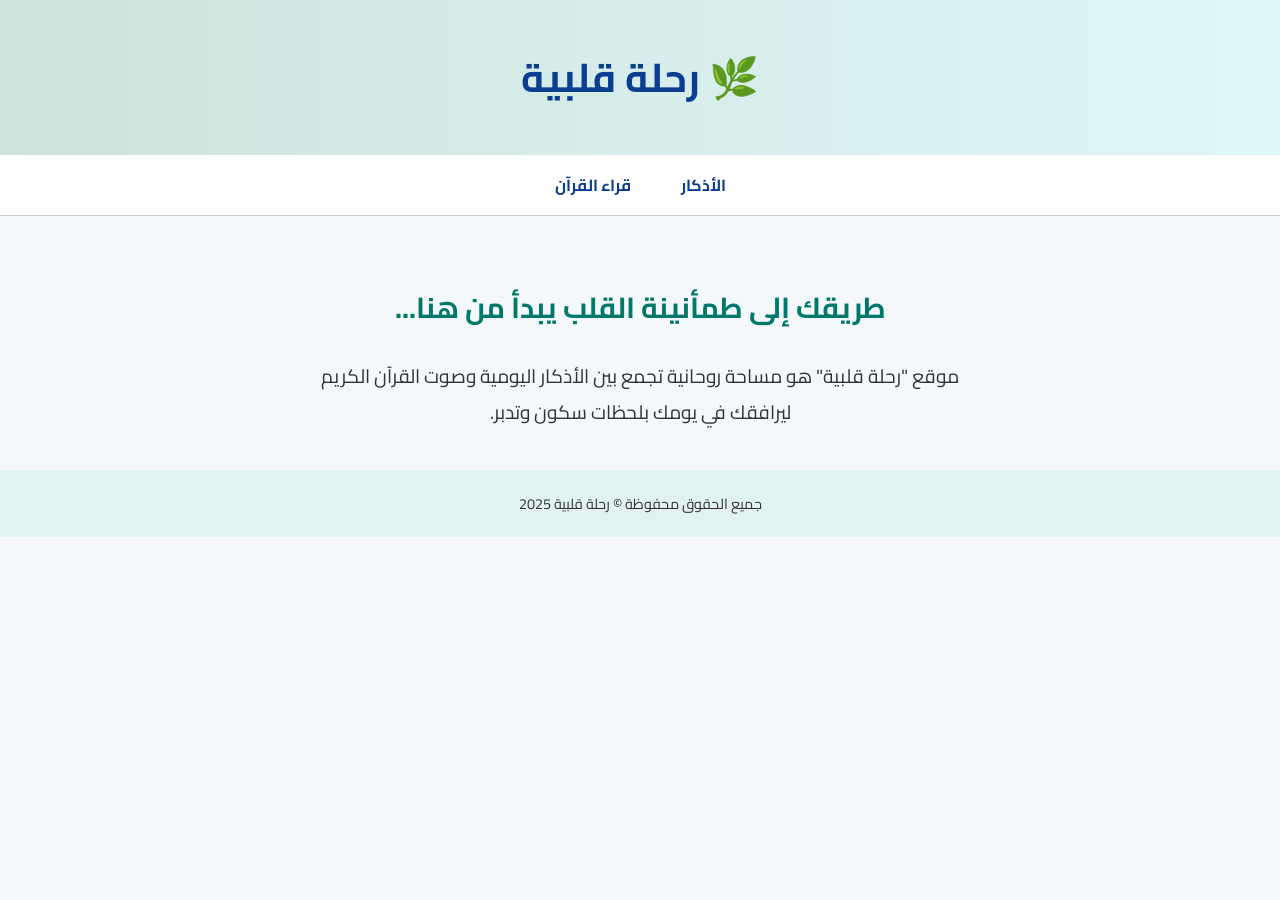
==== index.html @ 5a069def "Create index.html" ====
<!DOCTYPE html>
<html lang="ar" dir="rtl">
<head>
  <meta charset="UTF-8">
  <meta name="viewport" content="width=device-width, initial-scale=1.0">
  <title>رحلة قلبية</title>
  <link href="https://fonts.googleapis.com/css2?family=Cairo:wght@400;700&display=swap" rel="stylesheet">
  <style>
    body {
      margin: 0;
      font-family: 'Cairo', sans-serif;
      background-color: #f4f8fb;
      color: #1a3c40;
    }
    header {
      background: linear-gradient(90deg, #cce3dc, #e0f7fa);
      padding: 40px 20px;
      text-align: center;
    }
    header h1 {
      margin: 0;
      font-size: 2.5em;
      color: #0b3d91;
    }
    nav {
      display: flex;
      justify-content: center;
      background-color: #ffffff;
      border-bottom: 1px solid #ccc;
    }
    nav a {
      text-decoration: none;
      color: #0b3d91;
      padding: 15px 25px;
      display: inline-block;
      font-weight: bold;
    }
    nav a:hover {
      background-color: #e0f7fa;
    }
    main {
      padding: 40px 20px;
      text-align: center;
    }
    main h2 {
      font-size: 1.8em;
      color: #00796b;
    }
    main p {
      font-size: 1.2em;
      color: #333;
      max-width: 700px;
      margin: auto;
    }
    footer {
      background-color: #e0f2f1;
      text-align: center;
      padding: 20px;
      font-size: 0.9em;
      color: #333;
    }
  </style>
</head>
<body>
  <header>
    <h1>🌿 رحلة قلبية</h1>
  </header>

  <nav>
    <a href="adhkar.html">الأذكار</a>
    <a href="quraa.html">قراء القرآن</a>
  </nav>

  <main>
    <h2>طريقك إلى طمأنينة القلب يبدأ من هنا...</h2>
    <p>
      موقع "رحلة قلبية" هو مساحة روحانية تجمع بين الأذكار اليومية وصوت القرآن الكريم ليرافقك في يومك بلحظات سكون وتدبر.
    </p>
  </main>

  <footer>
    جميع الحقوق محفوظة © رحلة قلبية 2025
  </footer>
</body>
</html>
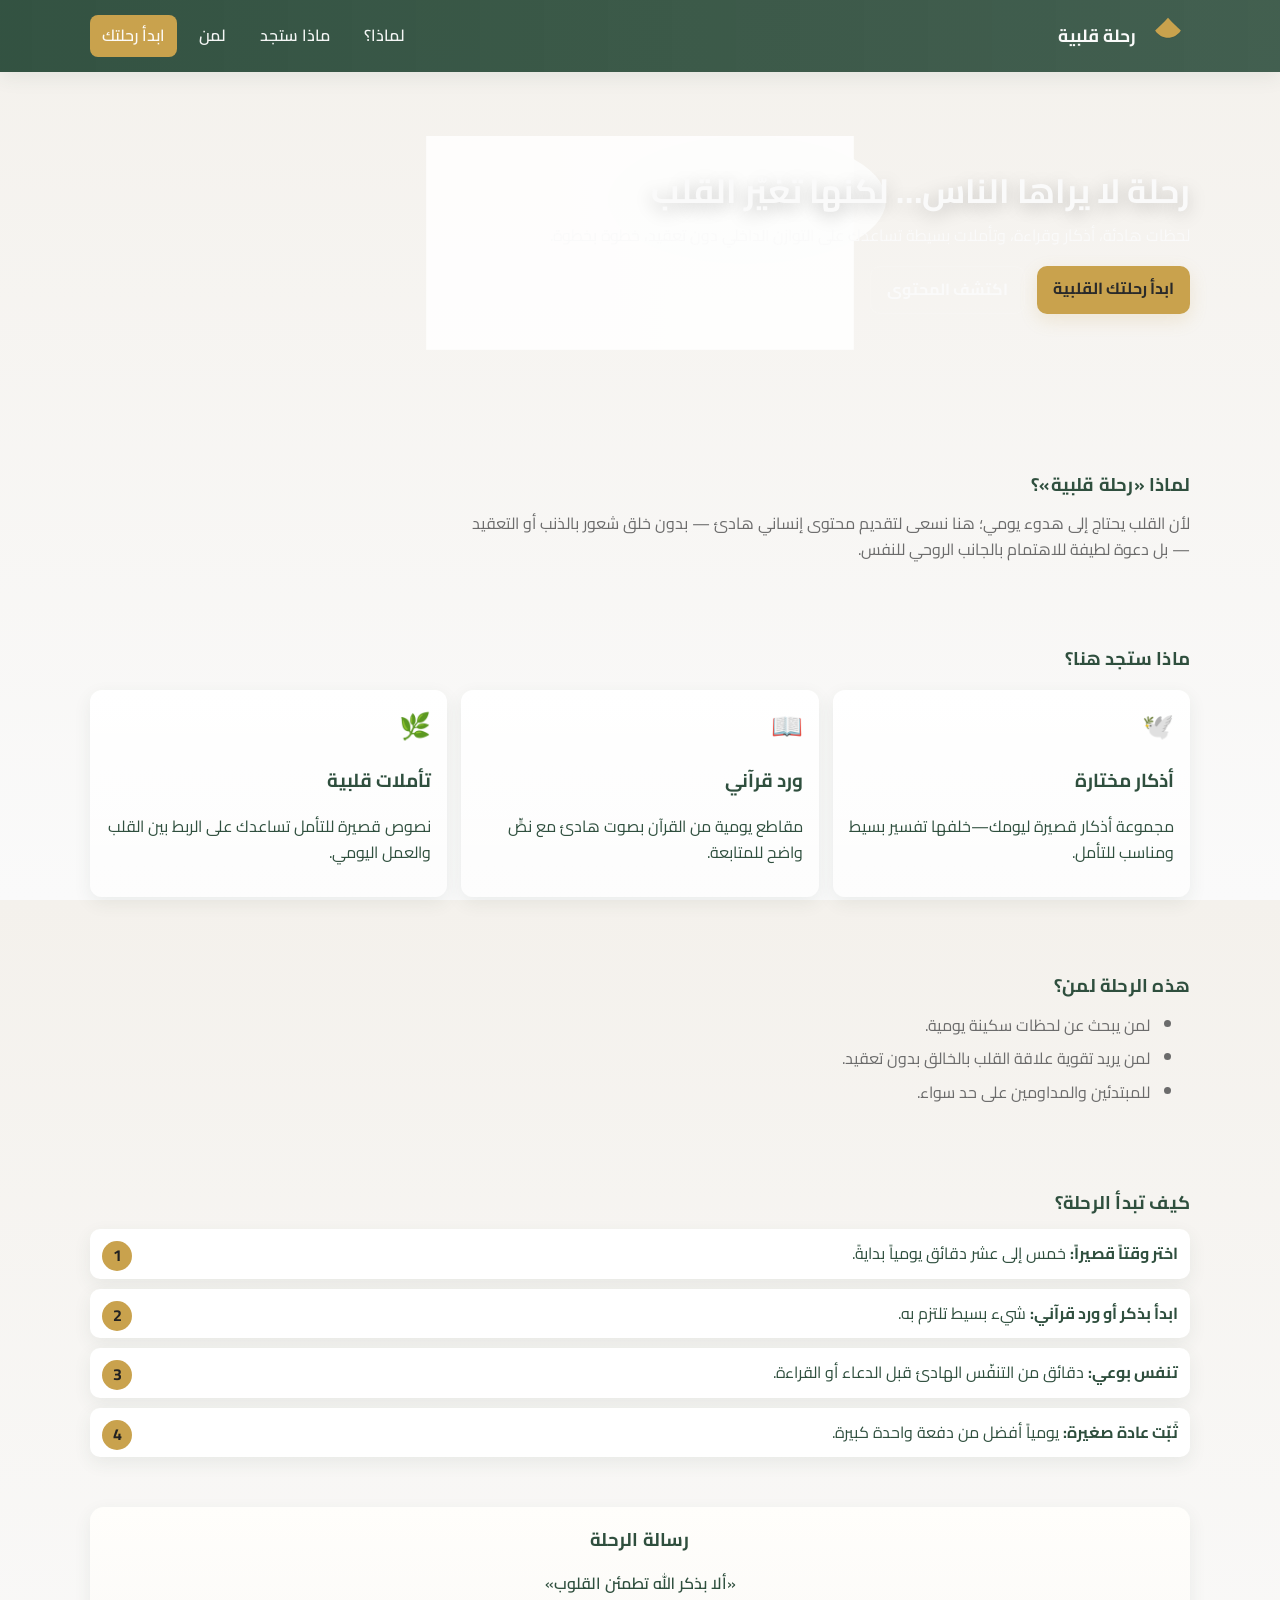
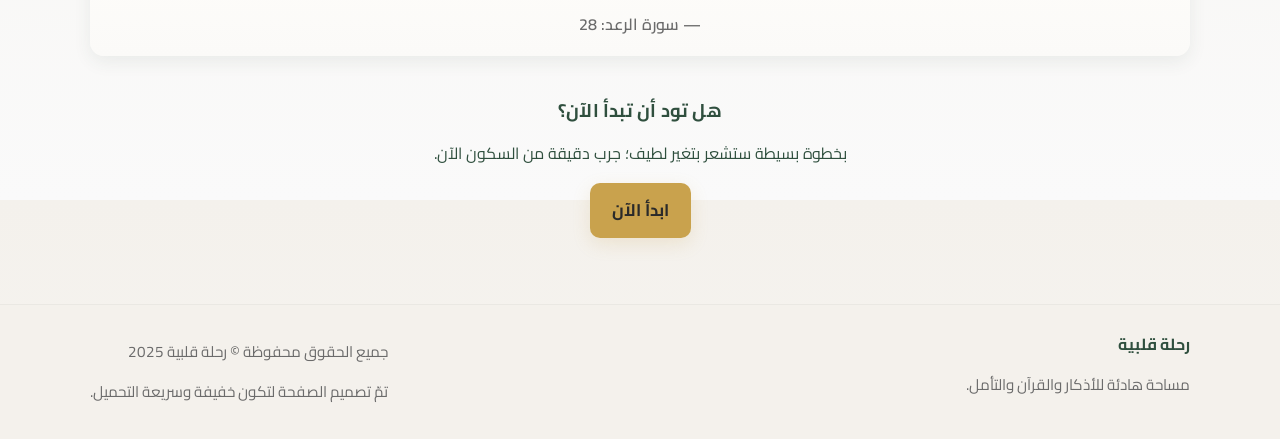
==== commit 918356a6: "Rename index (3).html to index.html" ====
--- a/index.html
+++ b/index.html
@@ -1,85 +1,199 @@
-<!DOCTYPE html>
+<!doctype html>
 <html lang="ar" dir="rtl">
 <head>
-  <meta charset="UTF-8">
-  <meta name="viewport" content="width=device-width, initial-scale=1.0">
-  <title>رحلة قلبية</title>
-  <link href="https://fonts.googleapis.com/css2?family=Cairo:wght@400;700&display=swap" rel="stylesheet">
-  <style>
-    body {
-      margin: 0;
-      font-family: 'Cairo', sans-serif;
-      background-color: #f4f8fb;
-      color: #1a3c40;
-    }
-    header {
-      background: linear-gradient(90deg, #cce3dc, #e0f7fa);
-      padding: 40px 20px;
-      text-align: center;
-    }
-    header h1 {
-      margin: 0;
-      font-size: 2.5em;
-      color: #0b3d91;
-    }
-    nav {
-      display: flex;
-      justify-content: center;
-      background-color: #ffffff;
-      border-bottom: 1px solid #ccc;
-    }
-    nav a {
-      text-decoration: none;
-      color: #0b3d91;
-      padding: 15px 25px;
-      display: inline-block;
-      font-weight: bold;
-    }
-    nav a:hover {
-      background-color: #e0f7fa;
-    }
-    main {
-      padding: 40px 20px;
-      text-align: center;
-    }
-    main h2 {
-      font-size: 1.8em;
-      color: #00796b;
-    }
-    main p {
-      font-size: 1.2em;
-      color: #333;
-      max-width: 700px;
-      margin: auto;
-    }
-    footer {
-      background-color: #e0f2f1;
-      text-align: center;
-      padding: 20px;
-      font-size: 0.9em;
-      color: #333;
-    }
-  </style>
+  <!-- =========================
+       Meta Tags for SEO + Accessibility
+       ========================= -->
+  <meta charset="utf-8" />
+  <meta name="viewport" content="width=device-width, initial-scale=1" />
+  <title>رحلة قلبية | طمأنينة القلب وتزكية النفس</title>
+  <meta name="description" content="مساحة هادئة للأذكار، القرآن، وتأملات قلبية تساعدك على طمأنينة القلب وتزكية النفس." />
+  <meta name="keywords" content="أذكار, قرآن, تأمل, طمأنينة, سفر القلب, روحانية, تزكية النفس" />
+  <meta name="author" content="رحلة قلبية" />
+  <meta name="theme-color" content="#2F4F3E" />
+  <link rel="canonical" href="https://your-site.example.com/" />
+
+  <!-- Preconnect to load Google Fonts fast -->
+  <link rel="preconnect" href="https://fonts.googleapis.com">
+  <link rel="preconnect" href="https://fonts.gstatic.com" crossorigin>
+
+  <!-- Arabic font (Cairo) with font-display=swap for performance -->
+  <link href="https://fonts.googleapis.com/css2?family=Cairo:wght@300;400;700&display=swap" rel="stylesheet">
+
+  <!-- Stylesheet -->
+  <link rel="stylesheet" href="style.css" />
+
+  <!-- Small inline script to set `dir` early for performance (helps some rendering in RTL) -->
+  <script>document.documentElement.dir = "rtl";</script>
 </head>
 <body>
-  <header>
-    <h1>🌿 رحلة قلبية</h1>
+  <!-- =========================
+       Header + Navigation
+       ========================= -->
+  <header class="site-header" role="banner">
+    <div class="container header-inner">
+      <a class="brand" href="#" aria-label="العودة إلى الصفحة الرئيسية">
+        <!-- شعارات بسيطة مصممة بـ SVG لتقليل الطلبات الخارجية -->
+        <svg class="logo" width="44" height="44" viewBox="0 0 24 24" aria-hidden="true" focusable="false">
+          <path fill="#C9A24D" d="M12 2C9.5 5 7 7 5 9c1.5 2.5 4.5 4 7 4s5.5-1.5 7-4c-2-2-4.5-4-7-7z"/>
+        </svg>
+        <span class="site-title">رحلة قلبية</span>
+      </a>
+
+      <nav class="main-nav" role="navigation" aria-label="القسم الرئيسي">
+        <a href="#why" class="nav-link">لماذا؟</a>
+        <a href="#discover" class="nav-link">ماذا ستجد</a>
+        <a href="#who" class="nav-link">لمن</a>
+        <a href="#start" class="nav-link cta-link">ابدأ رحلتك</a>
+      </nav>
+    </div>
   </header>
 
-  <nav>
-    <a href="adhkar.html">الأذكار</a>
-    <a href="quraa.html">قراء القرآن</a>
-  </nav>
+  <!-- =========================
+       Hero Section
+       ========================= -->
+  <section id="hero" class="hero" role="region" aria-label="البداية">
+    <div class="container hero-inner">
+      <div class="hero-content anim">
+        <!-- H1 مطلوب مرة واحدة فقط -->
+        <h1 class="hero-title">رحلة لا يراها الناس… لكنها تغيّر القلب</h1>
+
+        <p class="hero-sub">
+          لحظات هادئة، أذكار وقراءة، وتأملات بسيطة تساعدك على التوازن الداخلي دون تعقيد، خطوة بخطوة.
+        </p>
+
+        <div class="hero-cta">
+          <a class="btn primary" href="#start">ابدأ رحلتك القلبية</a>
+          <a class="btn ghost" href="#discover">اكتشف المحتوى</a>
+        </div>
+      </div>
+
+      <!-- خلفية زخرفية بسيطة SVG (خفيفة الوزن، بدون صور خارجية) -->
+      <svg class="hero-decor" viewBox="0 0 800 400" aria-hidden="true" focusable="false">
+        <defs>
+          <linearGradient id="g" x1="0" x2="1">
+            <stop offset="0" stop-color="#F4F1EC" stop-opacity="1"></stop>
+            <stop offset="1" stop-color="#F9F8F6" stop-opacity="1"></stop>
+          </linearGradient>
+        </defs>
+        <rect width="800" height="400" fill="url(#g)"></rect>
+        <ellipse cx="600" cy="120" rx="260" ry="120" fill="#EAF5EF" opacity="0.9"></ellipse>
+      </svg>
+    </div>
+  </section>
 
   <main>
-    <h2>طريقك إلى طمأنينة القلب يبدأ من هنا...</h2>
-    <p>
-      موقع "رحلة قلبية" هو مساحة روحانية تجمع بين الأذكار اليومية وصوت القرآن الكريم ليرافقك في يومك بلحظات سكون وتدبر.
-    </p>
+    <div class="container">
+
+      <!-- =========================
+           Section: Why
+           ========================= -->
+      <section id="why" class="section anim" aria-labelledby="why-title">
+        <h2 id="why-title">لماذا «رحلة قلبية»؟</h2>
+        <p class="lead">
+          لأن القلب يحتاج إلى هدوء يومي؛ هنا نسعى لتقديم محتوى إنساني هادئ — بدون خلق شعور بالذنب أو التعقيد — بل دعوة لطيفة للاهتمام بالجانب الروحي للنفس.
+        </p>
+      </section>
+
+      <!-- =========================
+           Section: Discover (Cards)
+           ========================= -->
+      <section id="discover" class="section anim" aria-labelledby="discover-title">
+        <h2 id="discover-title">ماذا ستجد هنا؟</h2>
+
+        <div class="cards">
+          <article class="card" role="article" aria-labelledby="card1-title">
+            <div class="card-ico" aria-hidden="true">🕊️</div>
+            <h3 id="card1-title">أذكار مختارة</h3>
+            <p>مجموعة أذكار قصيرة ليومك—خلفها تفسير بسيط ومناسب للتأمل.</p>
+          </article>
+
+          <article class="card" role="article" aria-labelledby="card2-title">
+            <div class="card-ico" aria-hidden="true">📖</div>
+            <h3 id="card2-title">ورد قرآني</h3>
+            <p>مقاطع يومية من القرآن بصوت هادئ مع نصٍّ واضح للمتابعة.</p>
+          </article>
+
+          <article class="card" role="article" aria-labelledby="card3-title">
+            <div class="card-ico" aria-hidden="true">🌿</div>
+            <h3 id="card3-title">تأملات قلبية</h3>
+            <p>نصوص قصيرة للتأمل تساعدك على الربط بين القلب والعمل اليومي.</p>
+          </article>
+        </div>
+      </section>
+
+      <!-- =========================
+           Section: Who
+           ========================= -->
+      <section id="who" class="section light anim" aria-labelledby="who-title">
+        <h2 id="who-title">هذه الرحلة لمن؟</h2>
+        <ul class="who-list">
+          <li>لمن يبحث عن لحظات سكينة يومية.</li>
+          <li>لمن يريد تقوية علاقة القلب بالخالق بدون تعقيد.</li>
+          <li>للمبتدئين والمداومين على حد سواء.</li>
+        </ul>
+      </section>
+
+      <!-- =========================
+           Section: How to Start (Steps)
+           ========================= -->
+      <section id="start" class="section anim" aria-labelledby="start-title">
+        <h2 id="start-title">كيف تبدأ الرحلة؟</h2>
+
+        <ol class="steps">
+          <li><strong>اختر وقتاً قصيراً:</strong> خمس إلى عشر دقائق يومياً بدايةً.</li>
+          <li><strong>ابدأ بذكر أو ورد قرآني:</strong> شيء بسيط تلتزم به.</li>
+          <li><strong>تنفس بوعي:</strong> دقائق من التنفّس الهادئ قبل الدعاء أو القراءة.</li>
+          <li><strong>ثَبّت عادة صغيرة:</strong> يومياً أفضل من دفعة واحدة كبيرة.</li>
+        </ol>
+      </section>
+
+      <!-- =========================
+           Section: Message (Quranic verse)
+           ========================= -->
+      <section id="message" class="section message anim" aria-labelledby="message-title">
+        <h2 id="message-title">رسالة الرحلة</h2>
+
+        <blockquote class="verse" lang="ar" cite="https://quran.com">
+          <!-- آية مأخوذة كمثال قصير وهادئ -->
+          <p>«ألا بذكر الله تطمئن القلوب»</p>
+          <footer>— سورة الرعد: 28</footer>
+        </blockquote>
+      </section>
+
+      <!-- =========================
+           Final CTA
+           ========================= -->
+      <section id="final-cta" class="section cta-section anim" aria-labelledby="final-cta-title">
+        <h2 id="final-cta-title">هل تود أن تبدأ الآن؟</h2>
+        <p class="muted">بخطوة بسيطة ستشعر بتغير لطيف؛ جرب دقيقة من السكون الآن.</p>
+        <a class="btn primary large" href="#discover">ابدأ الآن</a>
+      </section>
+
+    </div>
   </main>
 
-  <footer>
-    جميع الحقوق محفوظة © رحلة قلبية 2025
+  <!-- =========================
+       Footer
+       ========================= -->
+  <footer class="site-footer" role="contentinfo">
+    <div class="container footer-inner">
+      <div class="footer-brand">
+        <strong>رحلة قلبية</strong>
+        <p class="small">مساحة هادئة للأذكار والقرآن والتأمل.</p>
+      </div>
+
+      <div class="footer-meta">
+        <p class="small">جميع الحقوق محفوظة © رحلة قلبية 2025</p>
+        <p class="small">تمّ تصميم الصفحة لتكون خفيفة وسريعة التحميل.</p>
+      </div>
+    </div>
   </footer>
+
+  <!-- =========================
+       Scripts
+       - script.js مُرفق منفصلاً (defer لتحسين الأداء)
+       ========================= -->
+  <script src="script.js" defer></script>
 </body>
 </html>
--- a/style.css
+++ b/style.css
@@ -0,0 +1,258 @@
+/* =========================
+   style.css
+   تصميم Mobile-First ومتجاوب
+   يحتوي تعليقات بالعربية لشرح الأقسام
+   ========================= */
+
+/* ---------- متغيرات الهوية البصرية ---------- */
+:root{
+  --olive-dark: #2F4F3E;
+  --sand: #F4F1EC;
+  --off-white: #FAFAFA;
+  --gold: #C9A24D;
+  --muted: #6b6b6b;
+  --max-width: 1100px;
+  --radius: 12px;
+  --transition: 250ms cubic-bezier(.2,.9,.3,1);
+  --shadow: 0 6px 18px rgba(47,79,62,0.08);
+  --glass: rgba(255,255,255,0.6);
+}
+
+/* ---------- قواعد أساسية ---------- */
+*{box-sizing:border-box}
+html,body{height:100%}
+body{
+  margin:0;
+  font-family: 'Cairo', system-ui, -apple-system, "Segoe UI", Roboto, "Helvetica Neue", Arial;
+  -webkit-font-smoothing:antialiased;
+  -moz-osx-font-smoothing:grayscale;
+  background: linear-gradient(180deg, var(--sand), var(--off-white));
+  color: var(--olive-dark);
+  line-height:1.6;
+  font-size:16px;
+  -webkit-text-size-adjust:100%;
+}
+
+/* ---------- حاوية مركزية لحد العرض ---------- */
+.container{
+  width:90%;
+  max-width:var(--max-width);
+  margin:0 auto;
+}
+
+/* ---------- الرأس ---------- */
+.site-header{
+  background: linear-gradient(90deg, rgba(47,79,62,0.98), rgba(47,79,62,0.9));
+  color:var(--off-white);
+  padding:14px 0;
+  position:sticky;
+  top:0;
+  z-index:40;
+  box-shadow: var(--shadow);
+}
+.header-inner{
+  display:flex;
+  gap:16px;
+  align-items:center;
+  justify-content:space-between;
+}
+.brand{
+  display:flex;
+  gap:10px;
+  align-items:center;
+  text-decoration:none;
+  color:inherit;
+}
+.logo{filter:drop-shadow(0 1px 0 rgba(0,0,0,0.06))}
+.site-title{font-weight:700; font-size:1.1rem}
+
+/* ---------- التنقل ---------- */
+.main-nav{display:flex; gap:10px; align-items:center}
+.main-nav .nav-link{
+  color:rgba(255,255,255,0.95);
+  text-decoration:none;
+  padding:8px 12px;
+  border-radius:8px;
+  font-weight:600;
+  font-size:0.95rem;
+}
+.main-nav .nav-link:hover,
+.main-nav .nav-link:focus{background:rgba(255,255,255,0.06)}
+.cta-link{background:var(--gold); color:#fff; padding:8px 14px}
+.cta-link:hover{opacity:0.95}
+
+/* ---------- Hero ---------- */
+.hero{
+  padding:48px 0;
+  position:relative;
+  overflow:visible;
+}
+.hero-inner{
+  display:flex;
+  align-items:center;
+  gap:20px;
+  position:relative;
+  padding:20px 0 40px;
+}
+.hero-content{max-width:680px; z-index:2}
+.hero-title{
+  color:var(--off-white);
+  font-size:1.5rem;
+  margin:0 0 12px;
+  line-height:1.15;
+  text-shadow: 0 4px 18px rgba(0,0,0,0.22);
+}
+.hero-sub{
+  color:rgba(250,250,250,0.95);
+  margin:0 0 18px;
+}
+.hero-cta{display:flex; gap:12px; flex-wrap:wrap}
+
+/* ---------- أزرار ---------- */
+.btn{
+  display:inline-block;
+  text-decoration:none;
+  border-radius:10px;
+  padding:10px 16px;
+  font-weight:700;
+  transition:all var(--transition);
+  border:0;
+  cursor:pointer;
+}
+.btn.primary{
+  background:var(--gold);
+  color:#2a2a2a;
+  box-shadow:0 6px 18px rgba(201,162,77,0.18);
+}
+.btn.primary:hover{transform:translateY(-4px)}
+.btn.ghost{
+  background:transparent;
+  border:1px solid rgba(255,255,255,0.12);
+  color:var(--off-white);
+}
+.btn.large{padding:14px 22px; font-size:1.05rem}
+
+/* ---------- زخرفة الهيرو ---------- */
+.hero-decor{
+  position:absolute;
+  left:0;
+  top:0;
+  width:100%;
+  height:100%;
+  opacity:0.9;
+  pointer-events:none;
+  mix-blend-mode:screen;
+}
+
+/* ---------- الأقسام الرئيسية ---------- */
+.section{
+  padding:34px 0;
+  margin-top:6px;
+}
+.section h2{
+  color:var(--olive-dark);
+  font-size:1.15rem;
+  margin:0 0 12px;
+  letter-spacing:0.2px;
+}
+.lead{color:var(--muted); max-width:720px; margin:8px 0}
+
+/* ---------- بطاقات المحتوى ---------- */
+.cards{
+  display:grid;
+  gap:14px;
+  grid-template-columns:1fr;
+  margin-top:16px;
+}
+.card{
+  background:linear-gradient(180deg, #fff, var(--glass));
+  border-radius:12px;
+  padding:16px;
+  box-shadow:var(--shadow);
+  transition:transform var(--transition), box-shadow var(--transition);
+}
+.card:hover{transform:translateY(-6px)}
+.card-ico{font-size:1.6rem; margin-bottom:8px}
+
+/* ---------- قائمة من هو ---------- */
+.who-list{padding-left:1rem; margin:6px 0 0; color:var(--muted)}
+.who-list li{margin:8px 0}
+
+/* ---------- خطوات الرحلة ---------- */
+.steps{counter-reset:item; padding:0; margin:12px 0 0; list-style:none}
+.steps li{
+  display:block;
+  margin:10px 0;
+  padding:12px;
+  background:#fff;
+  border-radius:10px;
+  box-shadow:var(--shadow);
+  position:relative;
+}
+.steps li::before{
+  counter-increment:item;
+  content:counter(item);
+  position:absolute;
+  left:12px;
+  top:12px;
+  width:30px;
+  height:30px;
+  display:grid;
+  place-items:center;
+  border-radius:50%;
+  background:var(--gold);
+  color:#222;
+  font-weight:700;
+}
+
+/* ---------- رسالة الرحلة (آية) ---------- */
+.message{
+  margin-top:6px;
+  background:linear-gradient(180deg, #fffefb, #fbfaf8);
+  border-radius:14px;
+  padding:18px;
+  box-shadow:var(--shadow);
+  text-align:center;
+}
+.verse{margin:0; font-weight:600; color:var(--olive-dark)}
+.verse footer{color:var(--muted); margin-top:8px}
+
+/* ---------- CTA الختامي ---------- */
+.cta-section{text-align:center; padding-bottom:36px}
+
+/* ---------- Footer ---------- */
+.site-footer{
+  background:var(--sand);
+  padding:20px 0;
+  border-top:1px solid rgba(0,0,0,0.04);
+  margin-top:30px;
+}
+.footer-inner{display:flex; gap:20px; align-items:center; justify-content:space-between; flex-wrap:wrap}
+.small{color:var(--muted); font-size:0.95rem}
+
+/* ---------- أنيميشن للظهور ---------- */
+.anim{opacity:0; transform:translateY(18px); transition:opacity 600ms ease, transform 600ms cubic-bezier(.2,.9,.3,1)}
+.in-view{opacity:1; transform:none}
+
+/* ---------- تحسينات الوصول وتقليل الحركة ---------- */
+@media (prefers-reduced-motion: reduce){
+  .anim, .btn{transition:none}
+}
+
+/* ---------- تصميم متجاوب (من Mobile إلى Desktop) ---------- */
+@media(min-width:720px){
+  .hero-inner{padding:36px 0}
+  .hero-title{font-size:2.1rem}
+  .cards{grid-template-columns:repeat(3,1fr)}
+  .main-nav .nav-link{font-size:1rem}
+  .header-inner{gap:30px}
+}
+
+@media(min-width:1000px){
+  .hero{padding:64px 0 80px}
+  .hero-inner{align-items:flex-start}
+  .hero-content{max-width:760px}
+}
+
+/* ---------- نقاط نهائية: حدود اللون والقراءة ---------- */
+/* تأكد من وضوح النصوص على الخلفيات وملاءمتها للقراءة */
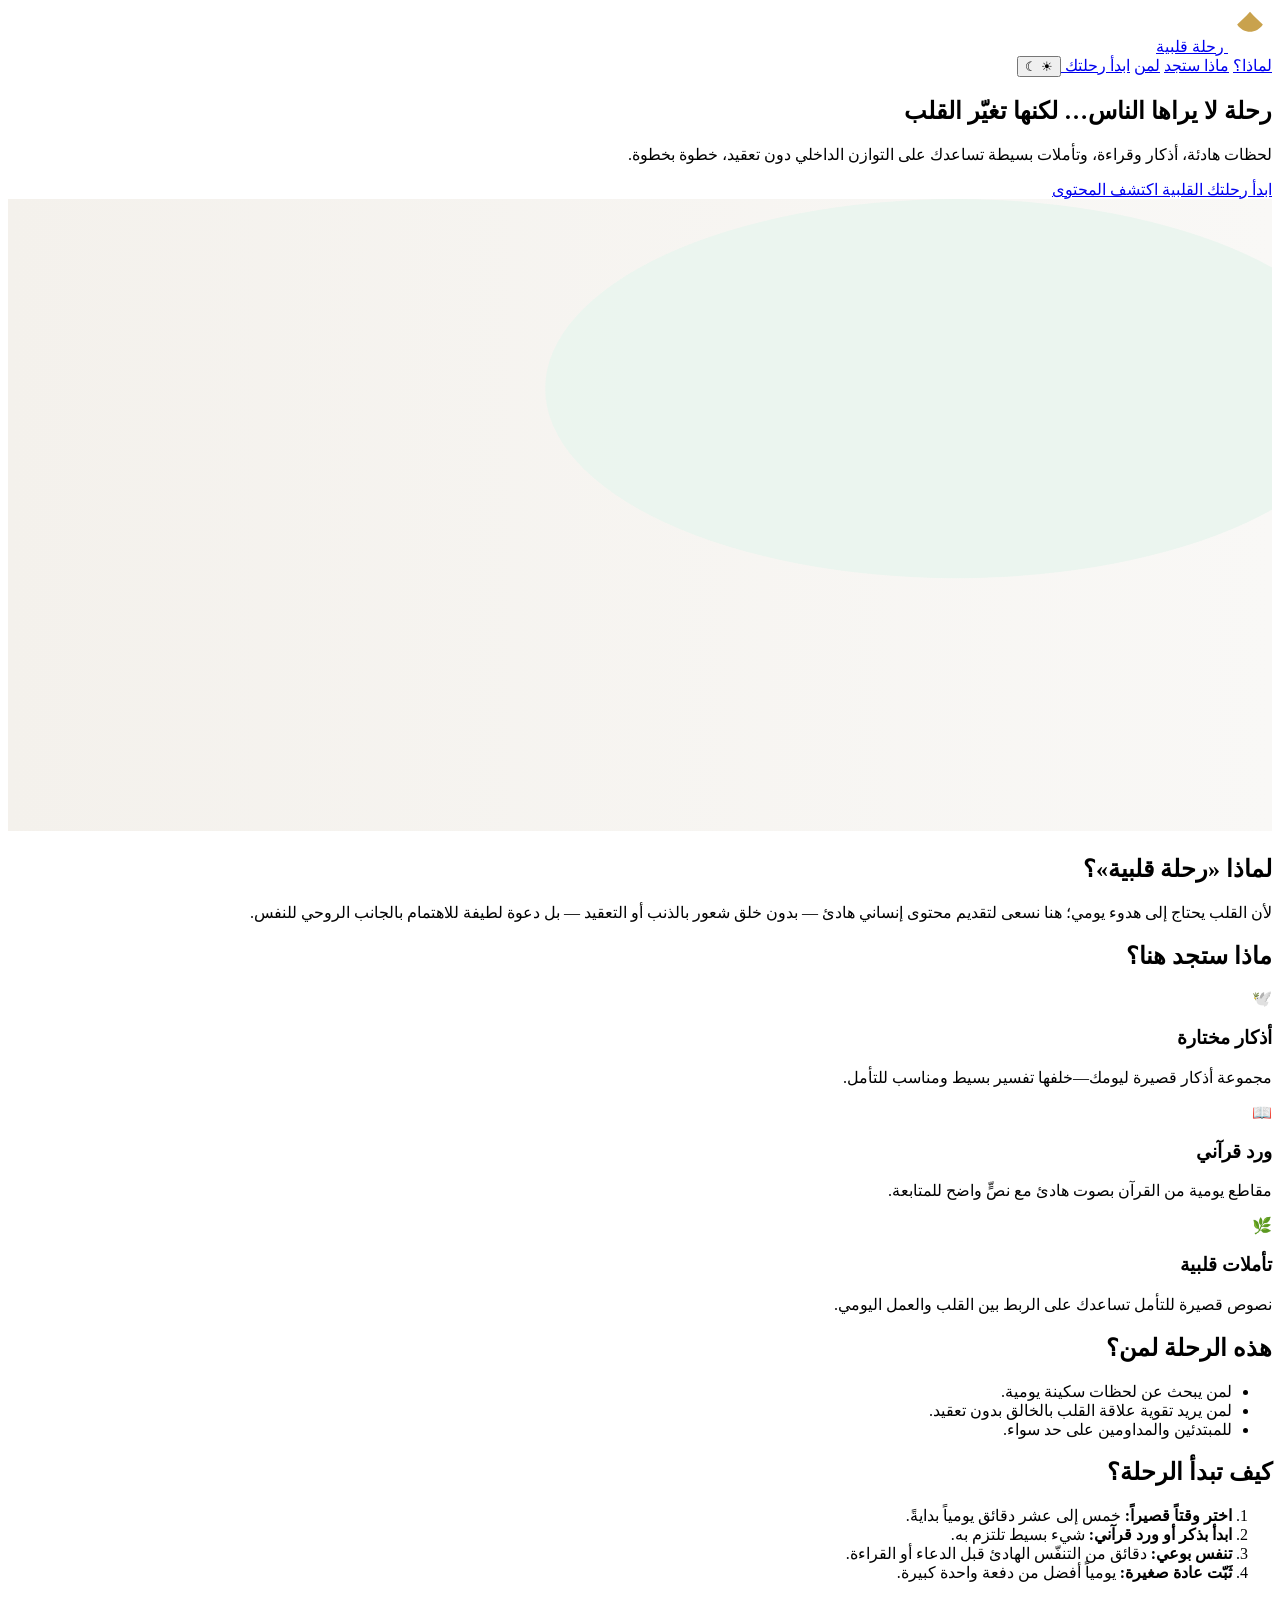
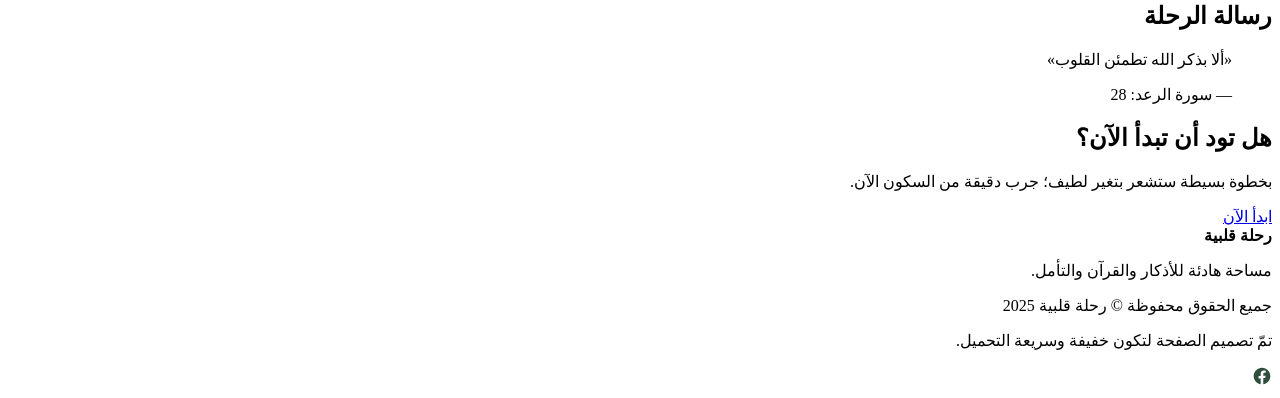
==== commit 51a06e7a: "Rename index_Version2 (2).html to index.html" ====
--- a/index.html
+++ b/index.html
@@ -33,7 +33,7 @@
   <header class="site-header" role="banner">
     <div class="container header-inner">
       <a class="brand" href="#" aria-label="العودة إلى الصفحة الرئيسية">
-        <!-- شعارات بسيطة مصممة بـ SVG لتقليل الطلبات الخارجية -->
+        <!-- شعار بسيط SVG خفيف -->
         <svg class="logo" width="44" height="44" viewBox="0 0 24 24" aria-hidden="true" focusable="false">
           <path fill="#C9A24D" d="M12 2C9.5 5 7 7 5 9c1.5 2.5 4.5 4 7 4s5.5-1.5 7-4c-2-2-4.5-4-7-7z"/>
         </svg>
@@ -44,7 +44,20 @@
         <a href="#why" class="nav-link">لماذا؟</a>
         <a href="#discover" class="nav-link">ماذا ستجد</a>
         <a href="#who" class="nav-link">لمن</a>
-        <a href="#start" class="nav-link cta-link">ابدأ رحلتك</a>
+
+        <!-- زر بدء الرحلة — يفتح محادثة واتساب (معتمَد على JS لبناء رابط مشفّر) -->
+        <a class="nav-link cta-link wa-cta" href="https://wa.me/201093393995"
+           data-wa-number="+201093393995"
+           data-wa-text="السلام عليكم، أود بدء رحلتي القلبية عبر رحلة قلبية.">
+           ابدأ رحلتك
+        </a>
+
+        <!-- زر تبديل الثيم (فاتح / داكن) -->
+        <button id="theme-toggle" class="theme-toggle" aria-pressed="false" aria-label="تبديل الوضع الداكن أو الفاتح" title="تبديل الوضع">
+          <!-- أيقونات بسيطة (☀︎ / ☾) -->
+          <span class="icon-sun" aria-hidden="true">☀︎</span>
+          <span class="icon-moon" aria-hidden="true">☾</span>
+        </button>
       </nav>
     </div>
   </header>
@@ -63,7 +76,13 @@
         </p>
 
         <div class="hero-cta">
-          <a class="btn primary" href="#start">ابدأ رحلتك القلبية</a>
+          <!-- زر يبدأ محادثة واتساب -->
+          <a class="btn primary wa-cta" href="https://wa.me/201093393995"
+             data-wa-number="+201093393995"
+             data-wa-text="السلام عليكم، أود بدء رحلتي القلبية عبر رحلة قلبية.">
+            ابدأ رحلتك القلبية
+          </a>
+
           <a class="btn ghost" href="#discover">اكتشف المحتوى</a>
         </div>
       </div>
@@ -167,7 +186,13 @@
       <section id="final-cta" class="section cta-section anim" aria-labelledby="final-cta-title">
         <h2 id="final-cta-title">هل تود أن تبدأ الآن؟</h2>
         <p class="muted">بخطوة بسيطة ستشعر بتغير لطيف؛ جرب دقيقة من السكون الآن.</p>
-        <a class="btn primary large" href="#discover">ابدأ الآن</a>
+
+        <!-- زر يفتح محادثة واتساب -->
+        <a class="btn primary large wa-cta" href="https://wa.me/201093393995"
+           data-wa-number="+201093393995"
+           data-wa-text="السلام عليكم، أود بدء رحلتي القلبية عبر رحلة قلبية.">
+          ابدأ الآن
+        </a>
       </section>
 
     </div>
@@ -186,6 +211,16 @@
       <div class="footer-meta">
         <p class="small">جميع الحقوق محفوظة © رحلة قلبية 2025</p>
         <p class="small">تمّ تصميم الصفحة لتكون خفيفة وسريعة التحميل.</p>
+
+        <!-- روابط السوشيال ميديا -->
+        <div class="socials" aria-label="روابط الشبكات الاجتماعية">
+          <a class="social-link" href="https://www.facebook.com/share/17pm77dv2Z/" target="_blank" rel="noopener" aria-label="Facebook صفحة رحلة قلبية">
+            <!-- أيقونة بسيطة -->
+            <svg aria-hidden="true" width="20" height="20" viewBox="0 0 24 24" fill="none">
+              <path d="M22 12.07C22 6.51 17.52 2 12 2S2 6.51 2 12.07C2 17.08 5.66 21.25 10.44 22v-7.02H7.9v-2.9h2.54V9.41c0-2.5 1.49-3.89 3.77-3.89 1.09 0 2.23.2 2.23.2v2.46h-1.26c-1.24 0-1.62.77-1.62 1.56v1.87h2.76l-.44 2.9h-2.32V22C18.34 21.25 22 17.08 22 12.07z" fill="#2F4F3E"/>
+            </svg>
+          </a>
+        </div>
       </div>
     </div>
   </footer>
@@ -195,5 +230,13 @@
        - script.js مُرفق منفصلاً (defer لتحسين الأداء)
        ========================= -->
   <script src="script.js" defer></script>
+
+  <!-- نُبَقي نسخة بسيطة من الرابط لغير مستعملي الـ JS (fallback) -->
+  <noscript>
+    <div style="text-align:center;padding:12px;background:#fff6; color:#2F4F3E;">
+      لتجربة كاملة، يُنصح بتفعيل JavaScript. لبدء الرحلة الآن، اضغط هذا الرابط:
+      <a href="https://wa.me/201093393995" rel="noopener" target="_blank">محادثة واتساب</a>
+    </div>
+  </noscript>
 </body>
 </html>
